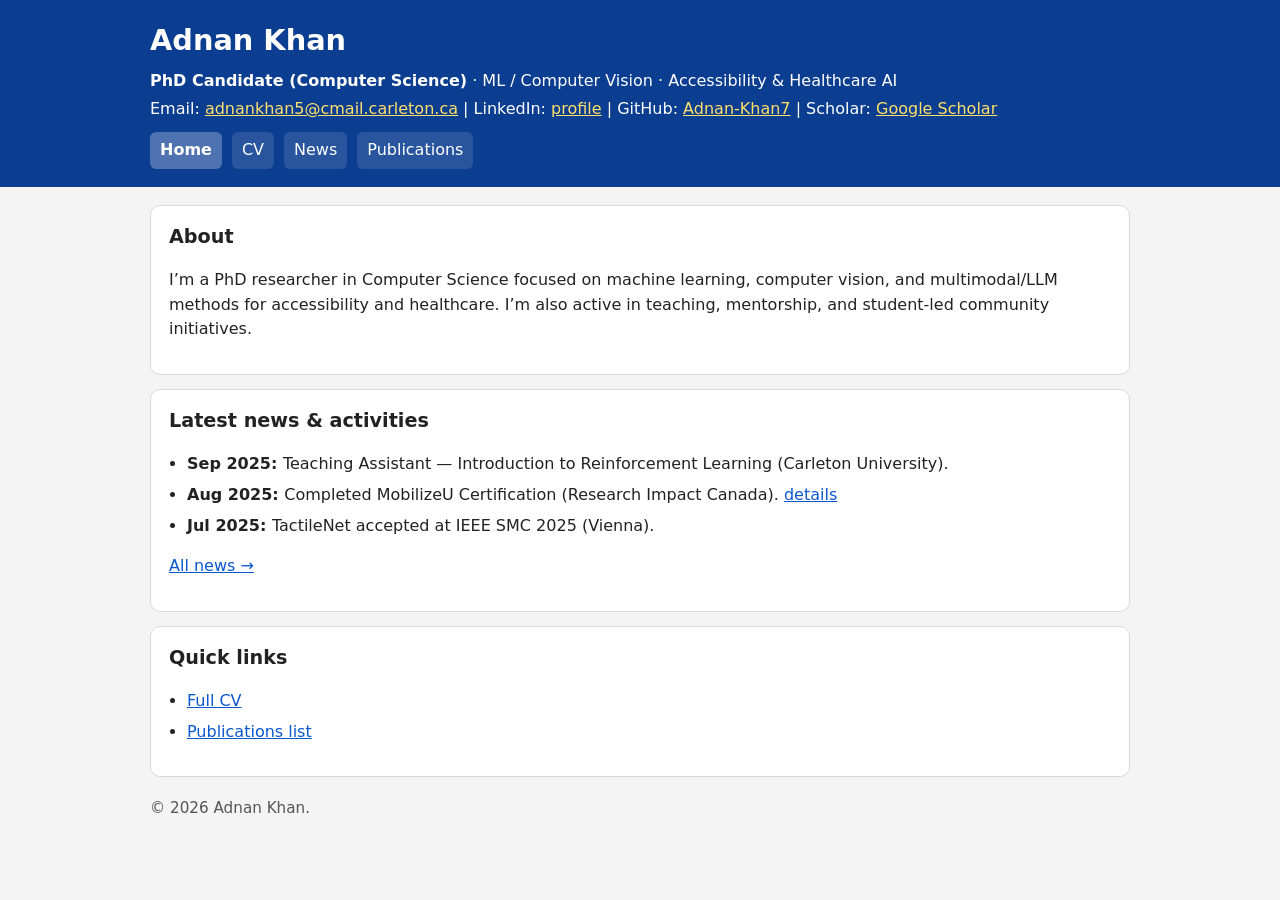
==== index.html @ 35d74190 "Refactor index.html for improved semantics and styling Updated HTML structure and content for clarit" ====
<!doctype html>
<html lang="en">
<head>
  <meta charset="utf-8" />
  <meta name="viewport" content="width=device-width, initial-scale=1" />
  <title>Adnan Khan</title>
  <link rel="stylesheet" href="assets/style.css" />
</head>
<body>
<a class="skip-link" href="#main">Skip to content</a>

<header class="site-header">
  <div class="wrap">
    <h1>Adnan Khan</h1>
    <p><strong>PhD Candidate (Computer Science)</strong> · ML / Computer Vision · Accessibility & Healthcare AI</p>
    <p>
      Email: <a href="mailto:adnankhan5@cmail.carleton.ca">adnankhan5@cmail.carleton.ca</a> |
      LinkedIn: <a href="https://www.linkedin.com/in/adnan-khan-aba952153/" target="_blank" rel="noopener">profile</a> |
      GitHub: <a href="https://github.com/Adnan-Khan7" target="_blank" rel="noopener">Adnan-Khan7</a> |
      Scholar: <a href="https://scholar.google.ca/citations?user=Ho7YNT4AAAAJ&hl=en" target="_blank" rel="noopener">Google Scholar</a>
    </p>

    <nav aria-label="Primary">
      <a href="index.html" aria-current="page">Home</a>
      <a href="cv.html">CV</a>
      <a href="news.html">News</a>
      <a href="publications.html">Publications</a>
    </nav>
  </div>
</header>

<main id="main">
  <section class="section">
    <h2>About</h2>
    <p>
      I’m a PhD researcher in Computer Science focused on machine learning, computer vision, and multimodal/LLM methods
      for accessibility and healthcare. I’m also active in teaching, mentorship, and student-led community initiatives.
    </p>
  </section>

  <section class="section" aria-labelledby="latest-news">
    <h2 id="latest-news">Latest news & activities</h2>
    <div id="news-list">
      <p class="muted">Loading…</p>
      <noscript>
        <p class="muted">News requires JavaScript. You can view updates on the <a href="news.html">News</a> page.</p>
      </noscript>
    </div>
    <p><a href="news.html">All news →</a></p>
  </section>

  <section class="section">
    <h2>Quick links</h2>
    <ul>
      <li><a href="cv.html">Full CV</a></li>
      <li><a href="publications.html">Publications list</a></li>
    </ul>
  </section>
</main>

<footer>
  <p>© <span id="year"></span> Adnan Khan.</p>
</footer>

<script src="assets/site.js"></script>
<script>
  document.getElementById("year").textContent = new Date().getFullYear();
  Site.loadJSON("data/news.json")
    .then(items => Site.renderNews(items, document.getElementById("news-list"), 5))
    .catch(() => { document.getElementById("news-list").innerHTML = "<p class='muted'>Unable to load news.</p>"; });
</script>
</body>
</html>
---- assets/style.css ----
/* Simple, accessible, “old HTML” feel but clean */
:root {
  --bg: #f4f4f4;
  --card: #ffffff;
  --text: #222;
  --muted: #555;
  --link: #0b57d0;
  --header: #0b3d91;
  --border: #d9d9d9;
}

* { box-sizing: border-box; }
html { scroll-behavior: smooth; }
body {
  margin: 0;
  font-family: system-ui, -apple-system, "Segoe UI", Arial, sans-serif;
  background: var(--bg);
  color: var(--text);
  line-height: 1.55;
}

a { color: var(--link); }
a:hover { text-decoration: underline; }

.skip-link {
  position: absolute; left: -999px; top: 0;
  background: #000; color: #fff; padding: 8px 10px;
}
.skip-link:focus { left: 10px; top: 10px; z-index: 9999; }

header.site-header {
  background: var(--header);
  color: #fff;
  padding: 18px 0;
}
header .wrap { width: min(980px, 92%); margin: 0 auto; }
header h1 { margin: 0 0 6px 0; font-size: 1.8rem; }
header p { margin: 4px 0; }
header a { color: #ffe16a; }

nav {
  margin-top: 10px;
  display: flex;
  flex-wrap: wrap;
  gap: 10px;
}
nav a {
  background: rgba(255,255,255,0.12);
  color: #fff;
  padding: 6px 10px;
  border-radius: 6px;
  text-decoration: none;
}
nav a[aria-current="page"] {
  background: rgba(255,255,255,0.28);
  font-weight: 600;
}

main { width: min(980px, 92%); margin: 18px auto; }

.section {
  background: var(--card);
  border: 1px solid var(--border);
  border-radius: 10px;
  padding: 16px 18px;
  margin-bottom: 14px;
}
.section h2 { margin: 0 0 10px 0; font-size: 1.2rem; }
.section h3 { margin: 12px 0 6px 0; font-size: 1.05rem; }
.muted { color: var(--muted); }

ul { padding-left: 18px; }
li { margin: 6px 0; }

.kv {
  display: grid;
  grid-template-columns: 140px 1fr;
  gap: 6px 14px;
}
.kv div { padding: 2px 0; }

.table {
  width: 100%;
  border-collapse: collapse;
  background: #fff;
}
.table th, .table td {
  border: 1px solid var(--border);
  padding: 8px;
  text-align: left;
  vertical-align: top;
}
.table th {
  background: #eef3ff;
}

footer {
  width: min(980px, 92%);
  margin: 20px auto 40px auto;
  color: var(--muted);
  font-size: 0.95rem;
}
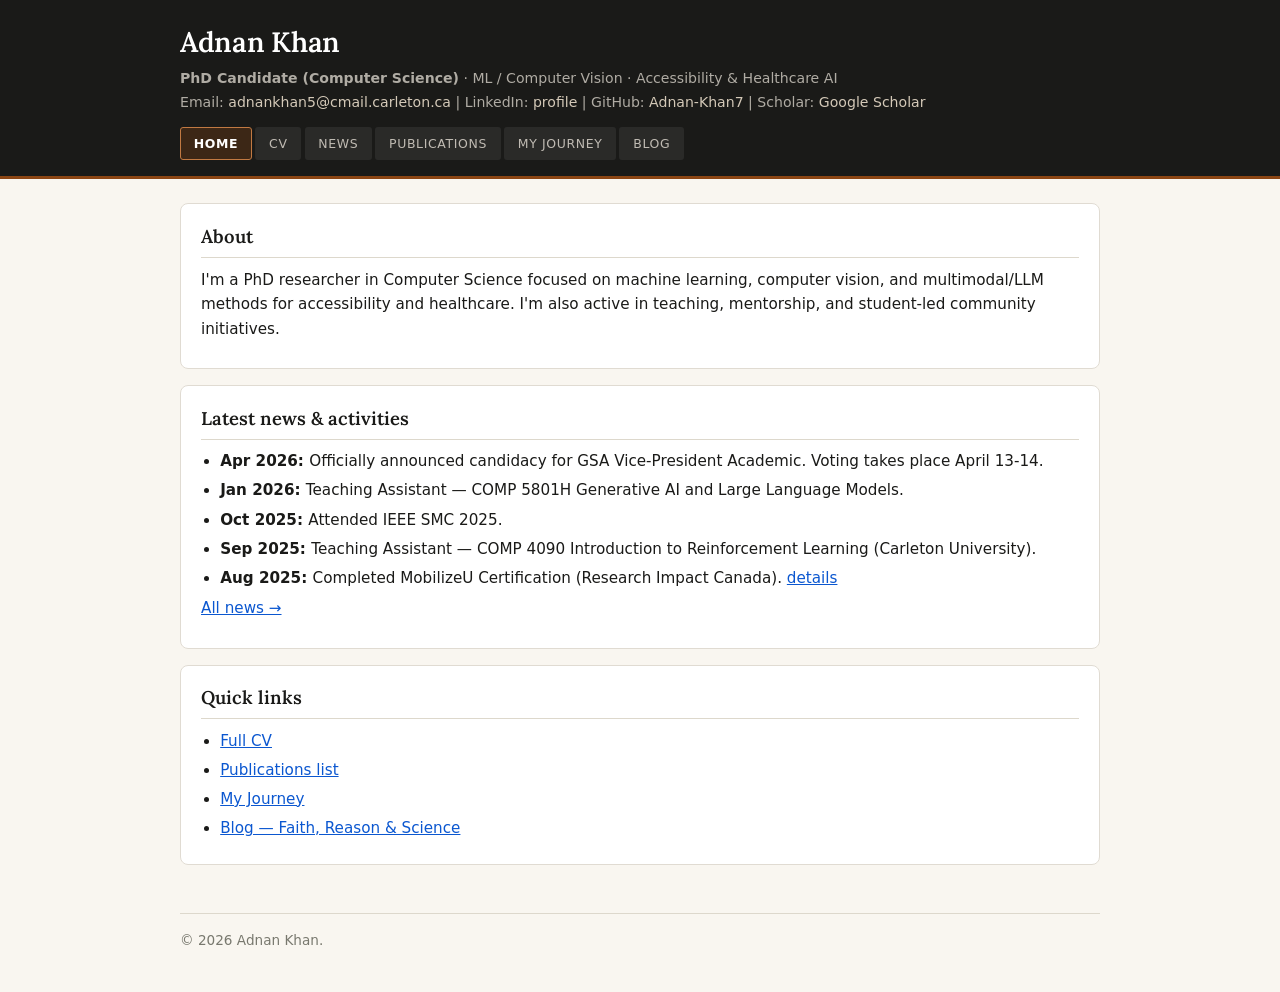
==== commit 1bdff07b: "happy learning" ====
--- a/index.html
+++ b/index.html
@@ -8,38 +8,36 @@
 </head>
 <body>
 <a class="skip-link" href="#main">Skip to content</a>
-
 <header class="site-header">
   <div class="wrap">
     <h1>Adnan Khan</h1>
-    <p><strong>PhD Candidate (Computer Science)</strong> · ML / Computer Vision · Accessibility & Healthcare AI</p>
+    <p><strong>PhD Candidate (Computer Science)</strong> · ML / Computer Vision · Accessibility &amp; Healthcare AI</p>
     <p>
       Email: <a href="mailto:adnankhan5@cmail.carleton.ca">adnankhan5@cmail.carleton.ca</a> |
       LinkedIn: <a href="https://www.linkedin.com/in/adnan-khan-aba952153/" target="_blank" rel="noopener">profile</a> |
       GitHub: <a href="https://github.com/Adnan-Khan7" target="_blank" rel="noopener">Adnan-Khan7</a> |
       Scholar: <a href="https://scholar.google.ca/citations?user=Ho7YNT4AAAAJ&hl=en" target="_blank" rel="noopener">Google Scholar</a>
     </p>
-
     <nav aria-label="Primary">
       <a href="index.html" aria-current="page">Home</a>
       <a href="cv.html">CV</a>
       <a href="news.html">News</a>
       <a href="publications.html">Publications</a>
+      <a href="journey.html">My Journey</a>
+      <a href="blog.html">Blog</a>
     </nav>
   </div>
 </header>
-
 <main id="main">
   <section class="section">
     <h2>About</h2>
     <p>
-      I’m a PhD researcher in Computer Science focused on machine learning, computer vision, and multimodal/LLM methods
-      for accessibility and healthcare. I’m also active in teaching, mentorship, and student-led community initiatives.
+      I'm a PhD researcher in Computer Science focused on machine learning, computer vision, and multimodal/LLM methods
+      for accessibility and healthcare. I'm also active in teaching, mentorship, and student-led community initiatives.
     </p>
   </section>
-
   <section class="section" aria-labelledby="latest-news">
-    <h2 id="latest-news">Latest news & activities</h2>
+    <h2 id="latest-news">Latest news &amp; activities</h2>
     <div id="news-list">
       <p class="muted">Loading…</p>
       <noscript>
@@ -48,20 +46,19 @@
     </div>
     <p><a href="news.html">All news →</a></p>
   </section>
-
   <section class="section">
     <h2>Quick links</h2>
     <ul>
       <li><a href="cv.html">Full CV</a></li>
       <li><a href="publications.html">Publications list</a></li>
+      <li><a href="journey.html">My Journey</a></li>
+      <li><a href="blog.html">Blog — Faith, Reason &amp; Science</a></li>
     </ul>
   </section>
 </main>
-
 <footer>
   <p>© <span id="year"></span> Adnan Khan.</p>
 </footer>
-
 <script src="assets/site.js"></script>
 <script>
   document.getElementById("year").textContent = new Date().getFullYear();
--- a/assets/style.css
+++ b/assets/style.css
@@ -1,102 +1,557 @@
-/* Simple, accessible, “old HTML” feel but clean */
+/* ============================================================
+   Adnan Khan — Unified Site CSS
+   @import MUST be first
+   ============================================================ */
+
+@import url('https://fonts.googleapis.com/css2?family=Lora:ital,wght@0,400;0,600;1,400&family=Source+Serif+4:ital,opsz,wght@0,8..60,300;0,8..60,400;1,8..60,300;1,8..60,400&display=swap');
+
+/* ── Design Tokens ─────────────────────────────────────────── */
 :root {
-  --bg: #f4f4f4;
-  --card: #ffffff;
-  --text: #222;
-  --muted: #555;
-  --link: #0b57d0;
-  --header: #0b3d91;
-  --border: #d9d9d9;
-}
-
-* { box-sizing: border-box; }
-html { scroll-behavior: smooth; }
+  --ink:          #1a1a18;
+  --ink-soft:     #3a3a35;
+  --ink-muted:    #78786e;
+  --paper:        #f9f6f0;
+  --paper-warm:   #f4f1eb;
+  --card:         #ffffff;
+  --accent:       #8b4513;
+  --accent-soft:  #c17942;
+  --accent-pale:  rgba(139, 69, 19, .06);
+  --border:       #ddd8cc;
+  --border-card:  #e0dbd2;
+  --link:         #0b57d0;
+  --link-hover:   #083a8c;
+  --header-bg:    #1a1a18;
+  --font-head:    'Lora', Georgia, serif;
+  --font-body:    'Source Serif 4', Georgia, serif;
+  --font-system:  system-ui, -apple-system, "Segoe UI", Arial, sans-serif;
+  --prose-width:  66ch;
+  --site-width:   min(920px, 92%);
+}
+
+/* ── Reset ─────────────────────────────────────────────────── */
+*, *::before, *::after { box-sizing: border-box; margin: 0; padding: 0; }
+html { scroll-behavior: smooth; font-size: 16px; }
+
 body {
-  margin: 0;
-  font-family: system-ui, -apple-system, "Segoe UI", Arial, sans-serif;
-  background: var(--bg);
-  color: var(--text);
-  line-height: 1.55;
-}
-
-a { color: var(--link); }
-a:hover { text-decoration: underline; }
-
+  font-family: var(--font-system);
+  background: var(--paper);
+  color: var(--ink);
+  line-height: 1.6;
+  -webkit-font-smoothing: antialiased;
+}
+
+/* ── Skip link ─────────────────────────────────────────────── */
 .skip-link {
   position: absolute; left: -999px; top: 0;
-  background: #000; color: #fff; padding: 8px 10px;
-}
-.skip-link:focus { left: 10px; top: 10px; z-index: 9999; }
-
+  background: var(--accent); color: #fff;
+  padding: 8px 12px; z-index: 9999;
+  font-family: var(--font-system);
+}
+.skip-link:focus { left: 10px; top: 10px; }
+
+/* ── Site Header — unified ─────────────────────────────────── */
 header.site-header {
-  background: var(--header);
+  background: var(--header-bg);
+  color: #e8e4dc;
+  padding: 1.25rem 0 1rem;
+  border-bottom: 3px solid var(--accent);
+}
+header.site-header .wrap {
+  width: var(--site-width);
+  margin: 0 auto;
+}
+header.site-header h1 {
+  font-family: var(--font-head);
+  font-size: 1.75rem;
+  font-weight: 600;
   color: #fff;
-  padding: 18px 0;
-}
-header .wrap { width: min(980px, 92%); margin: 0 auto; }
-header h1 { margin: 0 0 6px 0; font-size: 1.8rem; }
-header p { margin: 4px 0; }
-header a { color: #ffe16a; }
-
-nav {
-  margin-top: 10px;
+  margin-bottom: .2rem;
+  letter-spacing: -.01em;
+}
+header.site-header p {
+  font-size: .88rem;
+  color: #b0aca4;
+  margin: .2rem 0;
+  line-height: 1.5;
+}
+header.site-header p a,
+header.site-header a {
+  color: #d4c9b8;
+  text-decoration: none;
+}
+header.site-header a:hover { color: #fff; text-decoration: underline; }
+
+/* ── Navigation ────────────────────────────────────────────── */
+nav[aria-label="Primary"] {
+  margin-top: .85rem;
   display: flex;
   flex-wrap: wrap;
-  gap: 10px;
-}
-nav a {
-  background: rgba(255,255,255,0.12);
+  gap: .2rem;
+}
+nav[aria-label="Primary"] a {
+  font-family: var(--font-system);
+  font-size: .78rem;
+  font-weight: 500;
+  letter-spacing: .05em;
+  text-transform: uppercase;
+  color: #c0bbb3;
+  background: rgba(255,255,255,.07);
+  text-decoration: none;
+  padding: .35rem .8rem;
+  border-radius: 3px;
+  border: 1px solid transparent;
+  transition: background .15s, color .15s, border-color .15s;
+}
+nav[aria-label="Primary"] a:hover {
   color: #fff;
-  padding: 6px 10px;
-  border-radius: 6px;
-  text-decoration: none;
-}
-nav a[aria-current="page"] {
-  background: rgba(255,255,255,0.28);
-  font-weight: 600;
-}
-
-main { width: min(980px, 92%); margin: 18px auto; }
-
+  background: rgba(255,255,255,.14);
+  border-color: var(--accent-soft);
+}
+nav[aria-label="Primary"] a[aria-current="page"] {
+  color: #fff;
+  background: rgba(139,69,19,.3);
+  border-color: var(--accent-soft);
+  font-weight: 600;
+}
+
+/* ── Main wrapper ──────────────────────────────────────────── */
+main {
+  width: var(--site-width);
+  margin: 1.5rem auto 3rem;
+}
+
+/* ── Portfolio section cards ───────────────────────────────── */
 .section {
   background: var(--card);
-  border: 1px solid var(--border);
-  border-radius: 10px;
-  padding: 16px 18px;
-  margin-bottom: 14px;
-}
-.section h2 { margin: 0 0 10px 0; font-size: 1.2rem; }
-.section h3 { margin: 12px 0 6px 0; font-size: 1.05rem; }
-.muted { color: var(--muted); }
-
-ul { padding-left: 18px; }
-li { margin: 6px 0; }
-
+  border: 1px solid var(--border-card);
+  border-radius: 8px;
+  padding: 1.1rem 1.25rem;
+  margin-bottom: 1rem;
+}
+.section h2 {
+  font-family: var(--font-head);
+  font-size: 1.15rem;
+  font-weight: 600;
+  color: var(--ink);
+  margin-bottom: .65rem;
+  padding-bottom: .35rem;
+  border-bottom: 1px solid var(--border);
+}
+.section h3 {
+  font-family: var(--font-head);
+  font-size: 1rem;
+  font-weight: 600;
+  color: var(--ink-soft);
+  margin: 1rem 0 .35rem;
+}
+.section p { margin-bottom: .6rem; font-size: .95rem; line-height: 1.6; }
+
+/* ── Shared typography ─────────────────────────────────────── */
+a { color: var(--link); }
+a:hover { color: var(--link-hover); text-decoration: underline; }
+.muted { color: var(--ink-muted); font-style: italic; font-size: .9rem; }
+ul { padding-left: 1.2rem; }
+li { margin: .35rem 0; font-size: .95rem; line-height: 1.55; }
+strong { font-weight: 600; }
+
+/* ── Table (publications) ──────────────────────────────────── */
+.table {
+  width: 100%;
+  border-collapse: collapse;
+  background: var(--card);
+  font-size: .92rem;
+}
+.table th, .table td {
+  border: 1px solid var(--border-card);
+  padding: .65rem .75rem;
+  text-align: left;
+  vertical-align: top;
+}
+.table th {
+  background: var(--accent-pale);
+  font-family: var(--font-head);
+  font-weight: 600;
+  font-size: .88rem;
+  color: var(--ink);
+}
+
+/* ── KV grid ───────────────────────────────────────────────── */
 .kv {
   display: grid;
   grid-template-columns: 140px 1fr;
-  gap: 6px 14px;
-}
-.kv div { padding: 2px 0; }
-
-.table {
-  width: 100%;
-  border-collapse: collapse;
-  background: #fff;
-}
-.table th, .table td {
-  border: 1px solid var(--border);
-  padding: 8px;
-  text-align: left;
-  vertical-align: top;
-}
-.table th {
-  background: #eef3ff;
-}
-
+  gap: 4px 12px;
+}
+.kv div { padding: 2px 0; font-size: .93rem; }
+
+/* ── Footer ────────────────────────────────────────────────── */
 footer {
-  width: min(980px, 92%);
-  margin: 20px auto 40px auto;
-  color: var(--muted);
-  font-size: 0.95rem;
-}
+  width: var(--site-width);
+  margin: 1rem auto 2.5rem;
+  padding-top: 1rem;
+  border-top: 1px solid var(--border);
+  font-size: .85rem;
+  color: var(--ink-muted);
+}
+footer a { color: var(--ink-muted); }
+footer a:hover { color: var(--accent); }
+
+/* ============================================================
+   JOURNEY PAGE
+   ============================================================ */
+
+.journey-body { background: var(--paper-warm); }
+
+.journey-wrap {
+  max-width: 700px;
+  margin: 0 auto;
+  padding: 2.75rem 1.25rem 5rem;
+  font-family: var(--font-body);
+  font-weight: 300;
+  color: var(--ink-soft);
+  line-height: 1.85;
+}
+
+.journey-intro {
+  font-style: italic;
+  color: var(--ink-muted);
+  font-size: .94rem;
+  border-left: 3px solid var(--accent-soft);
+  padding-left: 1rem;
+  margin-bottom: 2.5rem;
+  line-height: 1.65;
+}
+
+.journey-wrap h2 {
+  font-family: var(--font-head);
+  font-size: 1.3rem;
+  font-weight: 600;
+  color: var(--accent);
+  margin-top: 2.75rem;
+  margin-bottom: .85rem;
+  padding-bottom: .3rem;
+  border-bottom: 1px solid var(--border);
+}
+
+.journey-wrap p {
+  font-size: 1rem;
+  line-height: 1.85;
+  margin-bottom: 1.2rem;
+  max-width: var(--prose-width);
+  color: var(--ink-soft);
+}
+
+.journey-wrap em { font-style: italic; color: var(--ink); }
+
+.journey-blockquote {
+  border-left: 3px solid var(--accent);
+  margin: 1.5rem 0;
+  padding: .75rem 1.25rem;
+  background: var(--accent-pale);
+  border-radius: 0 4px 4px 0;
+}
+.journey-blockquote p {
+  font-style: italic;
+  color: var(--ink);
+  margin-bottom: 0;
+  max-width: none;
+}
+
+.journey-image {
+  margin: 2rem 0;
+  text-align: center;
+}
+.journey-image img {
+  max-width: 100%;
+  max-height: 400px;
+  border-radius: 4px;
+  box-shadow: 0 4px 20px rgba(0,0,0,.13);
+  object-fit: cover;
+}
+.journey-image figcaption {
+  font-size: .82rem;
+  color: var(--ink-muted);
+  margin-top: .55rem;
+  font-style: italic;
+}
+
+.journey-dateline {
+  margin-top: 2.5rem;
+  font-size: .9rem;
+  color: var(--ink-muted);
+}
+.journey-dedication {
+  margin-top: .75rem;
+  font-style: italic;
+  color: var(--ink-muted);
+  font-size: .93rem;
+}
+
+/* ============================================================
+   BLOG INDEX PAGE
+   ============================================================ */
+
+.blog-body { background: var(--paper-warm); }
+
+.blog-wrap {
+  max-width: 700px;
+  margin: 0 auto;
+  padding: 2.75rem 1.25rem 5rem;
+  font-family: var(--font-body);
+}
+
+.blog-wrap h1 {
+  font-family: var(--font-head);
+  font-size: 1.85rem;
+  font-weight: 600;
+  color: var(--ink);
+  margin-bottom: .35rem;
+}
+
+.blog-tagline {
+  color: var(--ink-muted);
+  font-style: italic;
+  font-size: .93rem;
+  margin-bottom: 1.75rem;
+  padding-bottom: 1.25rem;
+  border-bottom: 1px solid var(--border);
+  line-height: 1.6;
+}
+
+.blog-disclaimer {
+  margin: 0 0 2rem;
+  padding: .8rem 1rem;
+  background: var(--accent-pale);
+  border-left: 3px solid var(--accent-soft);
+  border-radius: 0 4px 4px 0;
+  font-size: .87rem;
+  color: var(--ink-soft);
+  font-style: italic;
+}
+
+.blog-list { list-style: none; padding: 0; }
+
+.blog-list-item {
+  padding: 1.4rem 0;
+  border-bottom: 1px solid var(--border);
+}
+.blog-list-item:last-child { border-bottom: none; }
+
+.blog-list-item h2 {
+  font-family: var(--font-head);
+  font-size: 1.12rem;
+  font-weight: 600;
+  margin-bottom: .25rem;
+}
+.blog-list-item h2 a { color: var(--ink); text-decoration: none; }
+.blog-list-item h2 a:hover { color: var(--accent); }
+
+.blog-meta { font-size: .8rem; color: var(--ink-muted); margin-bottom: .4rem; }
+.blog-meta span { margin-right: .8rem; }
+
+.blog-excerpt {
+  font-size: .94rem;
+  color: var(--ink-soft);
+  line-height: 1.65;
+  margin-bottom: .5rem;
+}
+
+.blog-read-more {
+  font-size: .84rem;
+  color: var(--accent);
+  text-decoration: none;
+  font-weight: 500;
+}
+.blog-read-more:hover { text-decoration: underline; }
+
+/* ============================================================
+   BLOG POST PAGES
+   ============================================================ */
+
+.post-body { background: var(--paper-warm); }
+
+.post-wrap {
+  max-width: 700px;
+  margin: 0 auto;
+  padding: 2.75rem 1.25rem 5rem;
+  font-family: var(--font-body);
+  font-weight: 300;
+  color: var(--ink-soft);
+}
+
+.post-header {
+  margin-bottom: 2rem;
+  padding-bottom: 1.25rem;
+  border-bottom: 1px solid var(--border);
+}
+
+.post-header h1 {
+  font-family: var(--font-head);
+  font-size: 1.7rem;
+  font-weight: 600;
+  color: var(--ink);
+  line-height: 1.25;
+  margin-bottom: .65rem;
+}
+
+.post-meta { font-size: .8rem; color: var(--ink-muted); margin-bottom: .65rem; }
+.post-meta span { margin-right: .85rem; }
+
+.post-disclaimer {
+  font-size: .84rem;
+  color: var(--ink-muted);
+  font-style: italic;
+  padding: .55rem .9rem;
+  background: var(--accent-pale);
+  border-left: 3px solid var(--accent-soft);
+  border-radius: 0 3px 3px 0;
+}
+
+.post-body-content h2 {
+  font-family: var(--font-head);
+  font-size: 1.18rem;
+  font-weight: 600;
+  color: var(--ink);
+  margin-top: 2.25rem;
+  margin-bottom: .75rem;
+  padding-bottom: .25rem;
+  border-bottom: 1px solid var(--border);
+}
+
+.post-body-content p {
+  font-size: 1rem;
+  line-height: 1.85;
+  color: var(--ink-soft);
+  margin-bottom: 1.1rem;
+  max-width: var(--prose-width);
+}
+
+.post-body-content em { font-style: italic; color: var(--ink); }
+.post-body-content strong { font-weight: 600; color: var(--ink); }
+
+.post-body-content blockquote {
+  border-left: 3px solid var(--accent);
+  margin: 1.5rem 0;
+  padding: .75rem 1.25rem;
+  background: var(--accent-pale);
+  border-radius: 0 4px 4px 0;
+}
+.post-body-content blockquote p {
+  font-style: italic;
+  color: var(--ink);
+  margin-bottom: 0;
+}
+
+.post-body-content ul,
+.post-body-content ol {
+  padding-left: 1.35rem;
+  margin-bottom: 1.1rem;
+}
+.post-body-content li {
+  font-size: 1rem;
+  line-height: 1.75;
+  color: var(--ink-soft);
+  margin-bottom: .35rem;
+}
+
+.post-body-content a { color: var(--link); }
+.post-body-content a:hover { color: var(--link-hover); }
+
+/* Quran verses */
+.quran-verse {
+  background: rgba(139,69,19,.07);
+  border-left: 4px solid var(--accent);
+  padding: .85rem 1.15rem;
+  margin: 1.5rem 0;
+  border-radius: 0 4px 4px 0;
+}
+.quran-verse p {
+  font-style: italic;
+  color: var(--ink);
+  margin-bottom: .2rem !important;
+}
+.quran-verse .quran-ref {
+  font-size: .8rem;
+  color: var(--accent);
+  font-style: normal;
+}
+
+/* Post navigation */
+.post-nav {
+  margin-top: 2.5rem;
+  padding-top: 1.25rem;
+  border-top: 1px solid var(--border);
+  display: flex;
+  justify-content: space-between;
+  flex-wrap: wrap;
+  gap: .5rem;
+  font-size: .87rem;
+}
+.post-nav a { color: var(--accent); text-decoration: none; }
+.post-nav a:hover { text-decoration: underline; }
+
+.post-footer-disclaimer {
+  margin-top: 2rem;
+  padding: .7rem .95rem;
+  background: var(--accent-pale);
+  border-left: 3px solid var(--accent-soft);
+  border-radius: 0 4px 4px 0;
+  font-size: .84rem;
+  color: var(--ink-muted);
+  font-style: italic;
+}
+
+/* Giscus / comments */
+.comments-section {
+  margin-top: 3rem;
+  padding-top: 1.75rem;
+  border-top: 1px solid var(--border);
+}
+.comments-section h3 {
+  font-family: var(--font-head);
+  font-size: 1.05rem;
+  font-weight: 600;
+  color: var(--ink);
+  margin-bottom: .85rem;
+}
+
+/* ============================================================
+   RESPONSIVE
+   ============================================================ */
+
+@media (max-width: 620px) {
+  header.site-header h1 { font-size: 1.4rem; }
+  nav[aria-label="Primary"] a { font-size: .72rem; padding: .3rem .55rem; }
+
+  .journey-wrap,
+  .blog-wrap,
+  .post-wrap { padding: 1.5rem 1rem 3rem; }
+
+  .journey-wrap h2 { font-size: 1.12rem; }
+  .post-header h1 { font-size: 1.35rem; }
+  .post-body-content h2 { font-size: 1.05rem; }
+
+  .journey-image img {
+    max-height: 250px;
+    width: 100%;
+    object-fit: cover;
+  }
+
+  .journey-wrap p,
+  .post-body-content p { font-size: .96rem; }
+
+  .post-nav { flex-direction: column; gap: .35rem; }
+
+  .section { padding: .9rem 1rem; }
+}
+
+/* ── Page load fade ─────────────────────────────────────── */
+@keyframes fadeUp {
+  from { opacity: 0; transform: translateY(10px); }
+  to   { opacity: 1; transform: translateY(0); }
+}
+main,
+.journey-wrap,
+.blog-wrap,
+.post-wrap {
+  animation: fadeUp .4s ease both;
+}
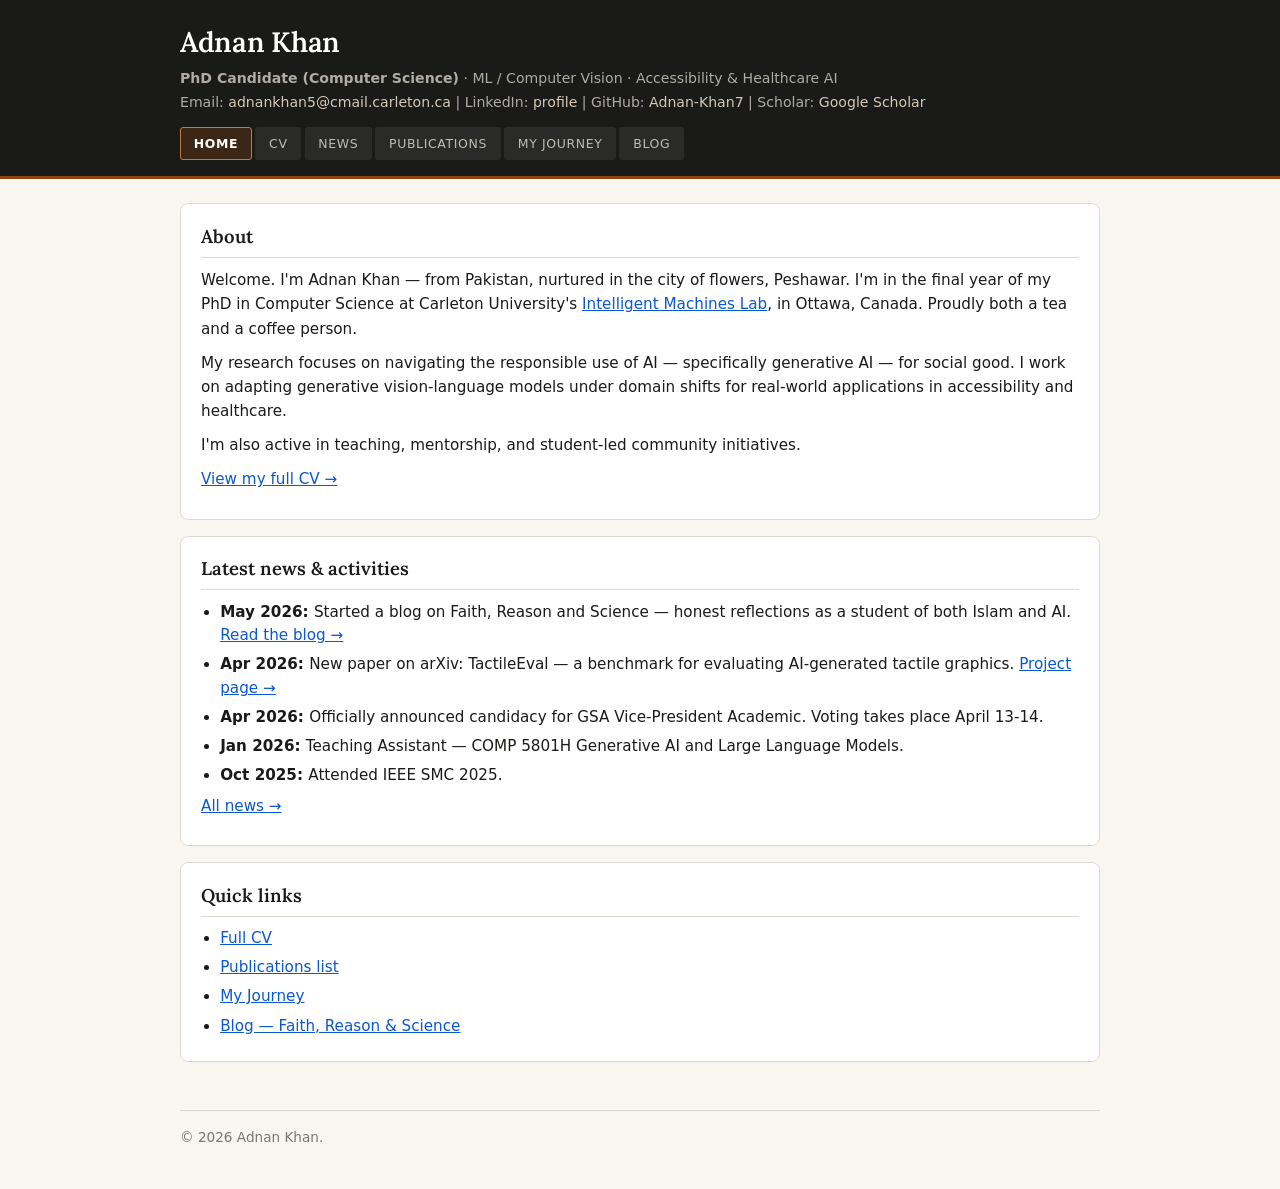
==== commit f2627ea7: "minor edits" ====
--- a/index.html
+++ b/index.html
@@ -31,10 +31,10 @@
 <main id="main">
   <section class="section">
     <h2>About</h2>
-    <p>
-      I'm a PhD researcher in Computer Science focused on machine learning, computer vision, and multimodal/LLM methods
-      for accessibility and healthcare. I'm also active in teaching, mentorship, and student-led community initiatives.
-    </p>
+    <p>Welcome. I'm Adnan Khan — from Pakistan, nurtured in the city of flowers, Peshawar. I'm in the final year of my PhD in Computer Science at Carleton University's <a href="https://iml.carleton.ca/" target="_blank" rel="noopener">Intelligent Machines Lab</a>, in Ottawa, Canada. Proudly both a tea and a coffee person.</p>
+    <p>My research focuses on navigating the responsible use of AI — specifically generative AI — for social good. I work on adapting generative vision-language models under domain shifts for real-world applications in accessibility and healthcare.</p>
+    <p>I'm also active in teaching, mentorship, and student-led community initiatives.</p>
+    <p><a href="cv.html">View my full CV →</a></p>
   </section>
   <section class="section" aria-labelledby="latest-news">
     <h2 id="latest-news">Latest news &amp; activities</h2>
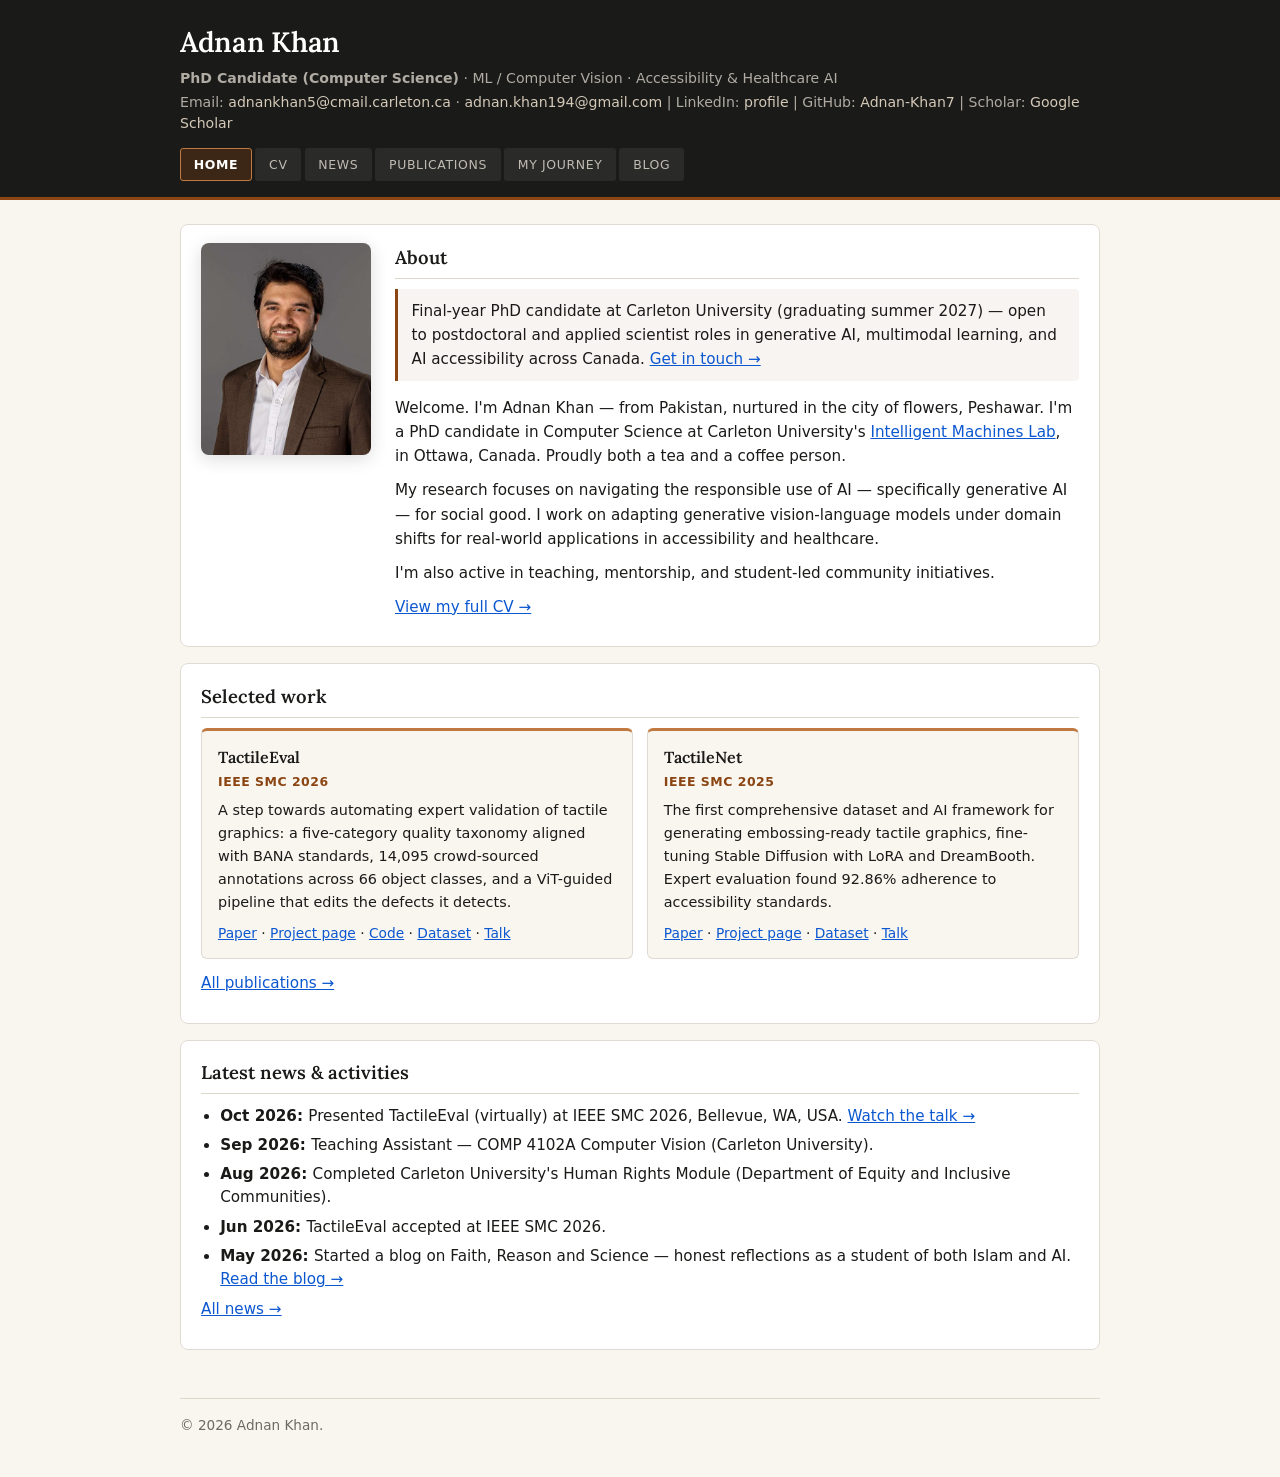
==== commit 25d844d1: "site review pass: home page, CV, SEO, accessibility - Home: headshot, open-to-roles status, selected" ====
--- a/index.html
+++ b/index.html
@@ -3,8 +3,44 @@
 <head>
   <meta charset="utf-8" />
   <meta name="viewport" content="width=device-width, initial-scale=1" />
-  <title>Adnan Khan</title>
+  <title>Adnan Khan — PhD Candidate, Carleton University</title>
   <link rel="stylesheet" href="assets/style.css" />
+  <!-- meta:start -->
+  <meta name="description" content="Adnan Khan — final-year PhD candidate in Computer Science at Carleton University, working on generative and multimodal AI for accessibility and healthcare." />
+  <link rel="canonical" href="https://adnan-khan7.github.io/" />
+  <link rel="icon" href="assets/favicon.svg" type="image/svg+xml" />
+  <link rel="apple-touch-icon" href="assets/img/apple-touch-icon.png" />
+  <meta property="og:type" content="website" />
+  <meta property="og:site_name" content="Adnan Khan" />
+  <meta property="og:title" content="Adnan Khan — PhD Candidate, Carleton University" />
+  <meta property="og:description" content="Adnan Khan — final-year PhD candidate in Computer Science at Carleton University, working on generative and multimodal AI for accessibility and healthcare." />
+  <meta property="og:url" content="https://adnan-khan7.github.io/" />
+  <meta property="og:image" content="https://adnan-khan7.github.io/assets/img/og-image.jpg" />
+  <meta property="og:image:width" content="1200" />
+  <meta property="og:image:height" content="630" />
+  <meta name="twitter:card" content="summary_large_image" />
+  <!-- meta:end -->
+  <script type="application/ld+json">
+  {
+    "@context": "https://schema.org",
+    "@type": "Person",
+    "name": "Adnan Khan",
+    "url": "https://adnan-khan7.github.io/",
+    "image": "https://adnan-khan7.github.io/assets/img/headshot.jpg",
+    "jobTitle": "PhD Candidate in Computer Science",
+    "affiliation": { "@type": "CollegeOrUniversity", "name": "Carleton University" },
+    "alumniOf": [
+      { "@type": "CollegeOrUniversity", "name": "Mohamed bin Zayed University of Artificial Intelligence" },
+      { "@type": "CollegeOrUniversity", "name": "COMSATS University Islamabad" }
+    ],
+    "knowsAbout": ["Generative AI", "Multimodal learning", "Computer vision", "AI for accessibility", "Tactile graphics", "Medical AI"],
+    "sameAs": [
+      "https://www.linkedin.com/in/adnan-khan-aba952153/",
+      "https://github.com/Adnan-Khan7",
+      "https://scholar.google.ca/citations?user=Ho7YNT4AAAAJ"
+    ]
+  }
+  </script>
 </head>
 <body>
 <a class="skip-link" href="#main">Skip to content</a>
@@ -13,10 +49,10 @@
     <h1>Adnan Khan</h1>
     <p><strong>PhD Candidate (Computer Science)</strong> · ML / Computer Vision · Accessibility &amp; Healthcare AI</p>
     <p>
-      Email: <a href="mailto:adnankhan5@cmail.carleton.ca">adnankhan5@cmail.carleton.ca</a> |
+      Email: <a href="mailto:adnankhan5@cmail.carleton.ca">adnankhan5@cmail.carleton.ca</a> · <a href="mailto:adnan.khan194@gmail.com">adnan.khan194@gmail.com</a> |
       LinkedIn: <a href="https://www.linkedin.com/in/adnan-khan-aba952153/" target="_blank" rel="noopener">profile</a> |
       GitHub: <a href="https://github.com/Adnan-Khan7" target="_blank" rel="noopener">Adnan-Khan7</a> |
-      Scholar: <a href="https://scholar.google.ca/citations?user=Ho7YNT4AAAAJ&hl=en" target="_blank" rel="noopener">Google Scholar</a>
+      Scholar: <a href="https://scholar.google.ca/citations?user=Ho7YNT4AAAAJ&amp;hl=en" target="_blank" rel="noopener">Google Scholar</a>
     </p>
     <nav aria-label="Primary">
       <a href="index.html" aria-current="page">Home</a>
@@ -29,13 +65,48 @@
   </div>
 </header>
 <main id="main">
-  <section class="section">
-    <h2>About</h2>
-    <p>Welcome. I'm Adnan Khan — from Pakistan, nurtured in the city of flowers, Peshawar. I'm in the final year of my PhD in Computer Science at Carleton University's <a href="https://iml.carleton.ca/" target="_blank" rel="noopener">Intelligent Machines Lab</a>, in Ottawa, Canada. Proudly both a tea and a coffee person.</p>
-    <p>My research focuses on navigating the responsible use of AI — specifically generative AI — for social good. I work on adapting generative vision-language models under domain shifts for real-world applications in accessibility and healthcare.</p>
-    <p>I'm also active in teaching, mentorship, and student-led community initiatives.</p>
-    <p><a href="cv.html">View my full CV →</a></p>
+  <section class="section intro" aria-labelledby="about">
+    <img class="headshot" src="assets/img/headshot.jpg" width="480" height="600" alt="Portrait of Adnan Khan" />
+    <div class="intro-text">
+      <h2 id="about">About</h2>
+      <p class="status">Final-year PhD candidate at Carleton University (graduating summer 2027) — open to postdoctoral and applied scientist roles in generative AI, multimodal learning, and AI accessibility across Canada. <a href="mailto:adnan.khan194@gmail.com">Get in touch →</a></p>
+      <p>Welcome. I'm Adnan Khan — from Pakistan, nurtured in the city of flowers, Peshawar. I'm a PhD candidate in Computer Science at Carleton University's <a href="https://iml.carleton.ca/" target="_blank" rel="noopener">Intelligent Machines Lab</a>, in Ottawa, Canada. Proudly both a tea and a coffee person.</p>
+      <p>My research focuses on navigating the responsible use of AI — specifically generative AI — for social good. I work on adapting generative vision-language models under domain shifts for real-world applications in accessibility and healthcare.</p>
+      <p>I'm also active in teaching, mentorship, and student-led community initiatives.</p>
+      <p><a href="cv.html">View my full CV →</a></p>
+    </div>
   </section>
+
+  <section class="section" aria-labelledby="selected-work">
+    <h2 id="selected-work">Selected work</h2>
+    <div class="work-grid">
+      <article class="work-card">
+        <h3>TactileEval</h3>
+        <p class="work-venue">IEEE SMC 2026</p>
+        <p>A step towards automating expert validation of tactile graphics: a five-category quality taxonomy aligned with BANA standards, 14,095 crowd-sourced annotations across 66 object classes, and a ViT-guided pipeline that edits the defects it detects.</p>
+        <p class="work-links">
+          <a href="https://arxiv.org/abs/2604.19829" target="_blank" rel="noopener">Paper</a> ·
+          <a href="https://tactileeval.github.io/" target="_blank" rel="noopener">Project page</a> ·
+          <a href="https://github.com/Adnan-Khan7/TactileEval" target="_blank" rel="noopener">Code</a> ·
+          <a href="https://huggingface.co/datasets/Adnank1998/TactileEval" target="_blank" rel="noopener">Dataset</a> ·
+          <a href="https://youtu.be/M9miFPg5xoc" target="_blank" rel="noopener">Talk</a>
+        </p>
+      </article>
+      <article class="work-card">
+        <h3>TactileNet</h3>
+        <p class="work-venue">IEEE SMC 2025</p>
+        <p>The first comprehensive dataset and AI framework for generating embossing-ready tactile graphics, fine-tuning Stable Diffusion with LoRA and DreamBooth. Expert evaluation found 92.86% adherence to accessibility standards.</p>
+        <p class="work-links">
+          <a href="https://ieeexplore.ieee.org/document/11342771" target="_blank" rel="noopener">Paper</a> ·
+          <a href="https://tactilenet.github.io/" target="_blank" rel="noopener">Project page</a> ·
+          <a href="https://huggingface.co/datasets/MaiAShaaban/TactileNet" target="_blank" rel="noopener">Dataset</a> ·
+          <a href="https://youtu.be/IfawKYjBezQ" target="_blank" rel="noopener">Talk</a>
+        </p>
+      </article>
+    </div>
+    <p><a href="publications.html">All publications →</a></p>
+  </section>
+
   <section class="section" aria-labelledby="latest-news">
     <h2 id="latest-news">Latest news &amp; activities</h2>
     <div id="news-list">
@@ -45,15 +116,6 @@
       </noscript>
     </div>
     <p><a href="news.html">All news →</a></p>
-  </section>
-  <section class="section">
-    <h2>Quick links</h2>
-    <ul>
-      <li><a href="cv.html">Full CV</a></li>
-      <li><a href="publications.html">Publications list</a></li>
-      <li><a href="journey.html">My Journey</a></li>
-      <li><a href="blog.html">Blog — Faith, Reason &amp; Science</a></li>
-    </ul>
   </section>
 </main>
 <footer>
--- a/assets/style.css
+++ b/assets/style.css
@@ -9,7 +9,7 @@
 :root {
   --ink:          #1a1a18;
   --ink-soft:     #3a3a35;
-  --ink-muted:    #78786e;
+  --ink-muted:    #6b6b62;
   --paper:        #f9f6f0;
   --paper-warm:   #f4f1eb;
   --card:         #ffffff;
@@ -68,6 +68,15 @@
   margin-bottom: .2rem;
   letter-spacing: -.01em;
 }
+header.site-header .site-title {
+  font-family: var(--font-head);
+  font-size: 1.75rem;
+  font-weight: 600;
+  color: #fff;
+  margin: 0 0 .2rem;
+  letter-spacing: -.01em;
+  line-height: 1.6;
+}
 header.site-header p {
   font-size: .88rem;
   color: #b0aca4;
@@ -261,6 +270,8 @@
   text-align: center;
 }
 .journey-image img {
+  width: auto;
+  height: auto;
   max-width: 100%;
   max-height: 400px;
   border-radius: 4px;
@@ -515,11 +526,70 @@
 }
 
 /* ============================================================
+   HOME PAGE
+   ============================================================ */
+
+.intro {
+  display: grid;
+  grid-template-columns: 170px 1fr;
+  gap: 1.5rem;
+  align-items: start;
+}
+.headshot {
+  display: block;
+  width: 170px;
+  height: auto;
+  border-radius: 8px;
+  box-shadow: 0 4px 18px rgba(0,0,0,.14);
+}
+.intro-text h2 { margin-top: 0; }
+
+.status {
+  background: var(--accent-pale);
+  border-left: 3px solid var(--accent);
+  border-radius: 0 4px 4px 0;
+  padding: .6rem .85rem;
+  color: var(--ink);
+}
+.section p.status { margin-bottom: .9rem; }
+
+.work-grid {
+  display: grid;
+  grid-template-columns: repeat(auto-fit, minmax(260px, 1fr));
+  gap: .85rem;
+  margin-bottom: .75rem;
+}
+.work-card {
+  border: 1px solid var(--border-card);
+  border-top: 3px solid var(--accent-soft);
+  border-radius: 6px;
+  padding: .85rem 1rem;
+  background: var(--paper);
+}
+.section .work-card h3 { margin: 0 0 .1rem; color: var(--ink); }
+.section .work-card p { font-size: .9rem; margin-bottom: .5rem; }
+.section .work-card p.work-venue {
+  font-size: .78rem;
+  font-weight: 600;
+  letter-spacing: .04em;
+  text-transform: uppercase;
+  color: var(--accent);
+  margin-bottom: .45rem;
+}
+.section .work-card p.work-links { margin-bottom: 0; font-size: .86rem; }
+
+/* CV publication list */
+.pub-list { padding-left: 1.4rem; }
+.pub-list li { margin: .5rem 0; }
+.pub-links { display: block; font-size: .85rem; }
+
+/* ============================================================
    RESPONSIVE
    ============================================================ */
 
 @media (max-width: 620px) {
-  header.site-header h1 { font-size: 1.4rem; }
+  header.site-header h1,
+  header.site-header .site-title { font-size: 1.4rem; }
   nav[aria-label="Primary"] a { font-size: .72rem; padding: .3rem .55rem; }
 
   .journey-wrap,
@@ -542,6 +612,21 @@
   .post-nav { flex-direction: column; gap: .35rem; }
 
   .section { padding: .9rem 1rem; }
+
+  /* home: stack portrait above the intro */
+  .intro { grid-template-columns: 1fr; gap: 1rem; }
+  .headshot { width: 150px; margin: 0 auto; }
+
+  /* publications table → stacked cards */
+  .table thead { display: none; }
+  .table, .table tbody, .table tr, .table td { display: block; width: 100%; }
+  .table tr { border: 1px solid var(--border-card); border-radius: 6px; margin-bottom: .75rem; padding: .35rem 0; }
+  .table td { border: none; padding: .3rem .75rem; }
+  .table td:nth-child(2),
+  .table td:nth-child(3) { display: inline; padding-top: 0; font-size: .85rem; color: var(--ink-muted); }
+  .table td:nth-child(2) { padding-right: .25rem; }
+  .table td:nth-child(3) { padding-left: 0; }
+  .table td:nth-child(3)::before { content: "· "; }
 }
 
 /* ── Page load fade ─────────────────────────────────────── */
@@ -555,3 +640,52 @@
 .post-wrap {
   animation: fadeUp .4s ease both;
 }
+
+@media (prefers-reduced-motion: reduce) {
+  html { scroll-behavior: auto; }
+  main,
+  .journey-wrap,
+  .blog-wrap,
+  .post-wrap { animation: none; }
+}
+
+/* ============================================================
+   PRINT (CV → "Save as PDF")
+   ============================================================ */
+
+@media print {
+  @page { margin: 1.4cm 1.6cm; }
+
+  body { background: #fff; color: #000; font-size: 10pt; }
+  .skip-link,
+  nav[aria-label="Primary"],
+  footer { display: none !important; }
+
+  header.site-header {
+    background: none;
+    border-bottom: 1.5px solid #000;
+    padding: 0 0 .4rem;
+  }
+  header.site-header .wrap,
+  main { width: auto; margin: 0; }
+  header.site-header h1,
+  header.site-header p,
+  header.site-header a { color: #000 !important; }
+  header.site-header h1 { font-size: 20pt; }
+
+  main { animation: none; }
+  .section {
+    border: none;
+    border-radius: 0;
+    padding: 0;
+    margin: .7rem 0 0;
+  }
+  .section h2 { font-size: 12pt; border-bottom: 1px solid #888; margin-bottom: .35rem; }
+  .section h3 { font-size: 10.5pt; margin-top: .55rem; }
+  h2, h3 { break-after: avoid; }
+  li, .section p { font-size: 9.5pt; line-height: 1.4; }
+  li { break-inside: avoid; }
+  a { color: #000; text-decoration: none; }
+  .muted { color: #333; }
+  .pub-links { display: none; }
+}
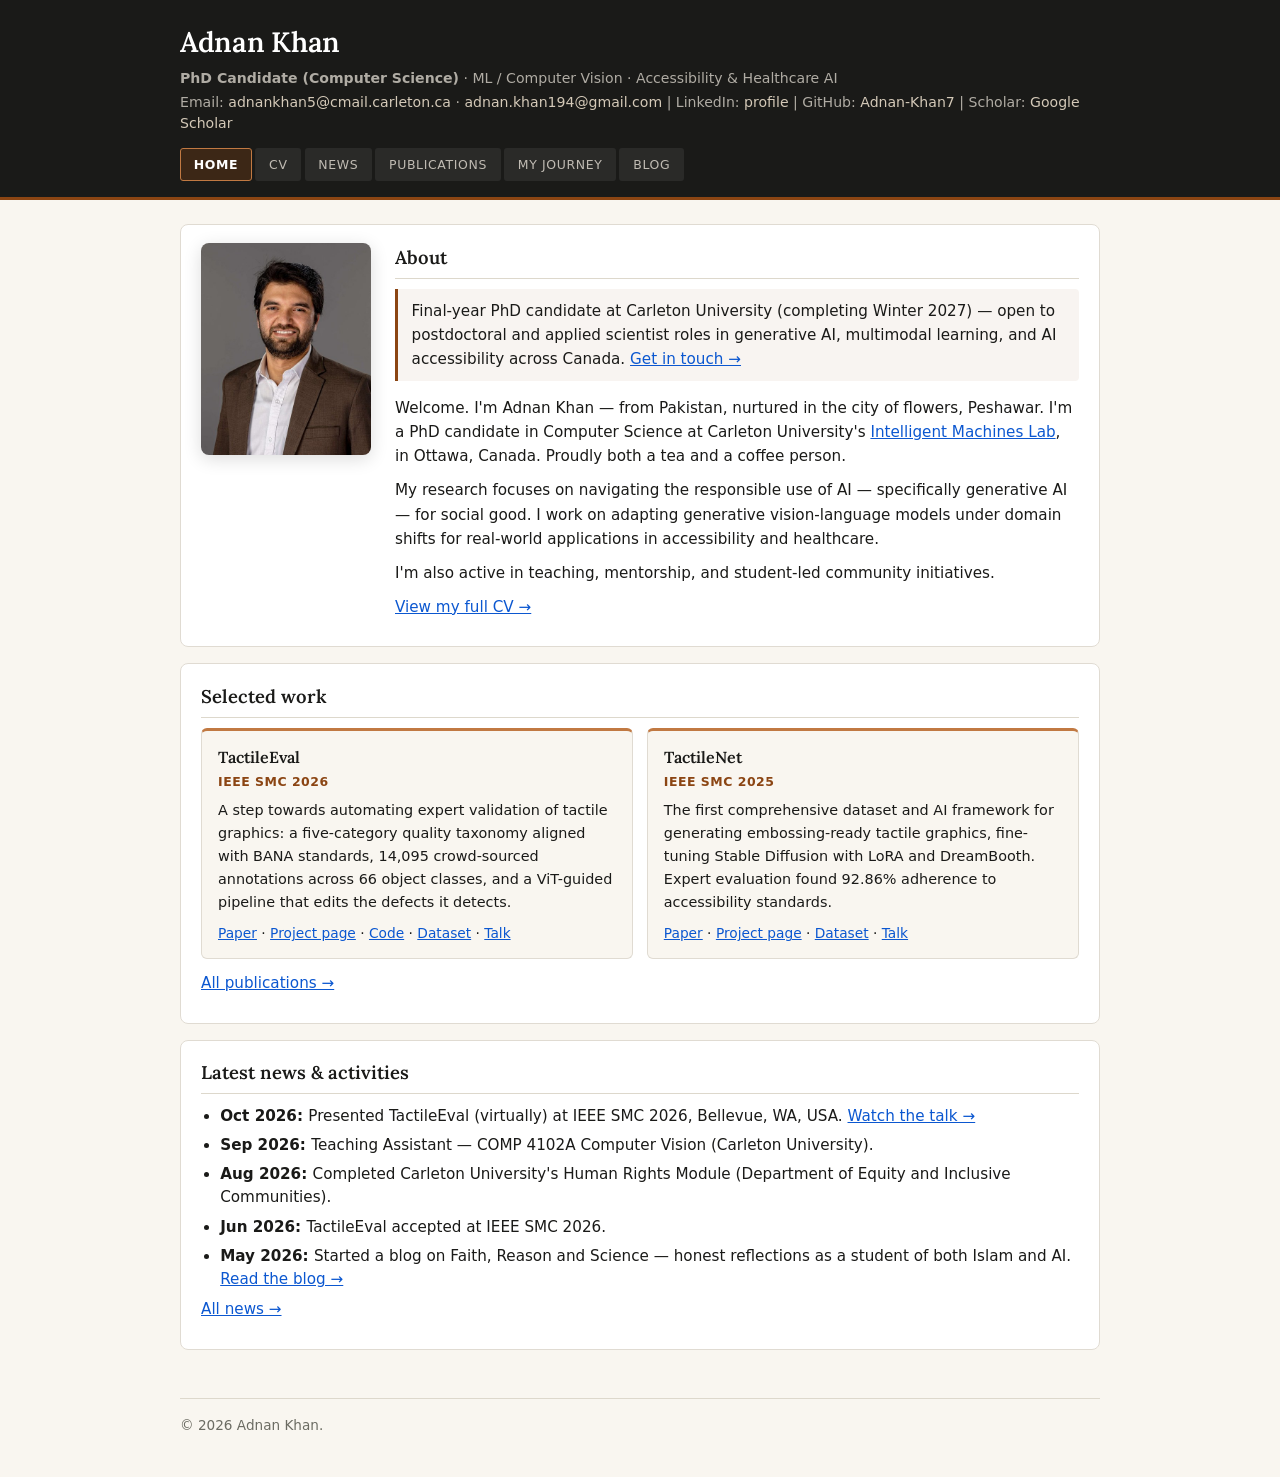
==== commit c62df717: "update index" ====
--- a/index.html
+++ b/index.html
@@ -69,7 +69,7 @@
     <img class="headshot" src="assets/img/headshot.jpg" width="480" height="600" alt="Portrait of Adnan Khan" />
     <div class="intro-text">
       <h2 id="about">About</h2>
-      <p class="status">Final-year PhD candidate at Carleton University (graduating summer 2027) — open to postdoctoral and applied scientist roles in generative AI, multimodal learning, and AI accessibility across Canada. <a href="mailto:adnan.khan194@gmail.com">Get in touch →</a></p>
+      <p class="status">Final-year PhD candidate at Carleton University (completing Winter 2027) — open to postdoctoral and applied scientist roles in generative AI, multimodal learning, and AI accessibility across Canada. <a href="mailto:adnan.khan194@gmail.com">Get in touch →</a></p>
       <p>Welcome. I'm Adnan Khan — from Pakistan, nurtured in the city of flowers, Peshawar. I'm a PhD candidate in Computer Science at Carleton University's <a href="https://iml.carleton.ca/" target="_blank" rel="noopener">Intelligent Machines Lab</a>, in Ottawa, Canada. Proudly both a tea and a coffee person.</p>
       <p>My research focuses on navigating the responsible use of AI — specifically generative AI — for social good. I work on adapting generative vision-language models under domain shifts for real-world applications in accessibility and healthcare.</p>
       <p>I'm also active in teaching, mentorship, and student-led community initiatives.</p>
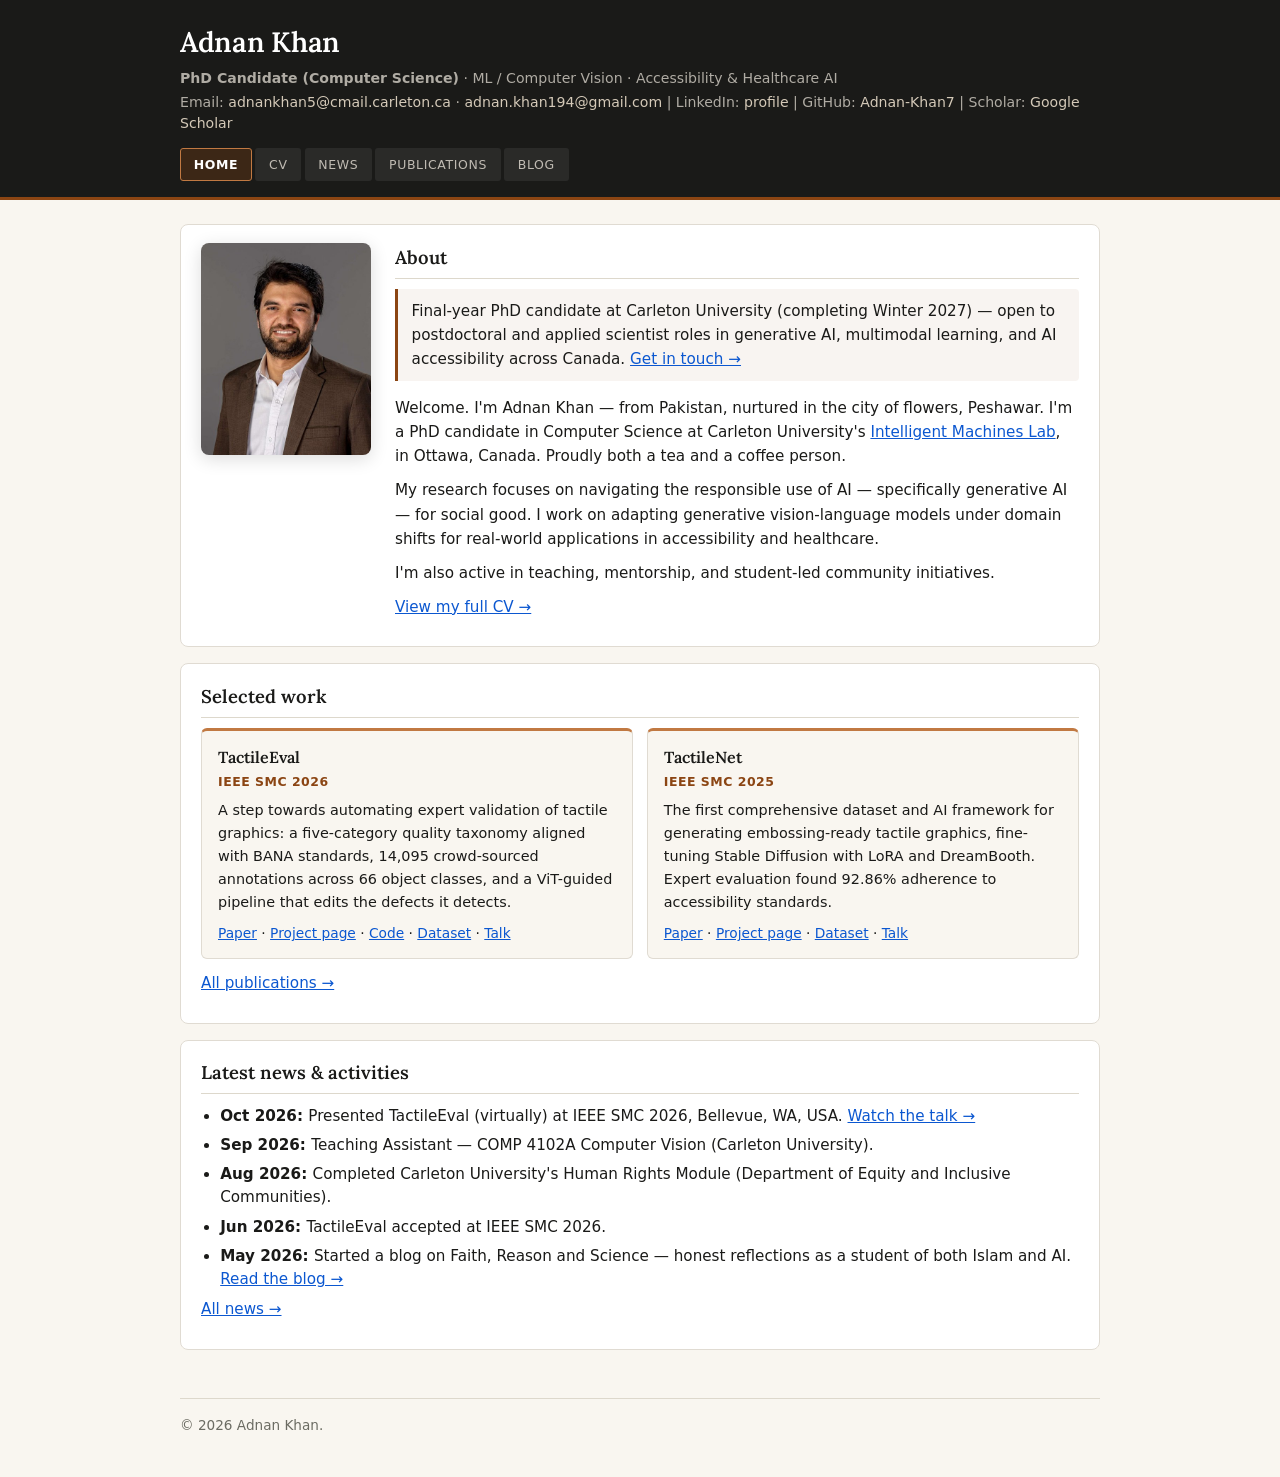
==== commit 2ff417d4: "Remove the My Journey page for now Take the personal essay offline during the job search: - delete j" ====
--- a/index.html
+++ b/index.html
@@ -59,7 +59,6 @@
       <a href="cv.html">CV</a>
       <a href="news.html">News</a>
       <a href="publications.html">Publications</a>
-      <a href="journey.html">My Journey</a>
       <a href="blog.html">Blog</a>
     </nav>
   </div>
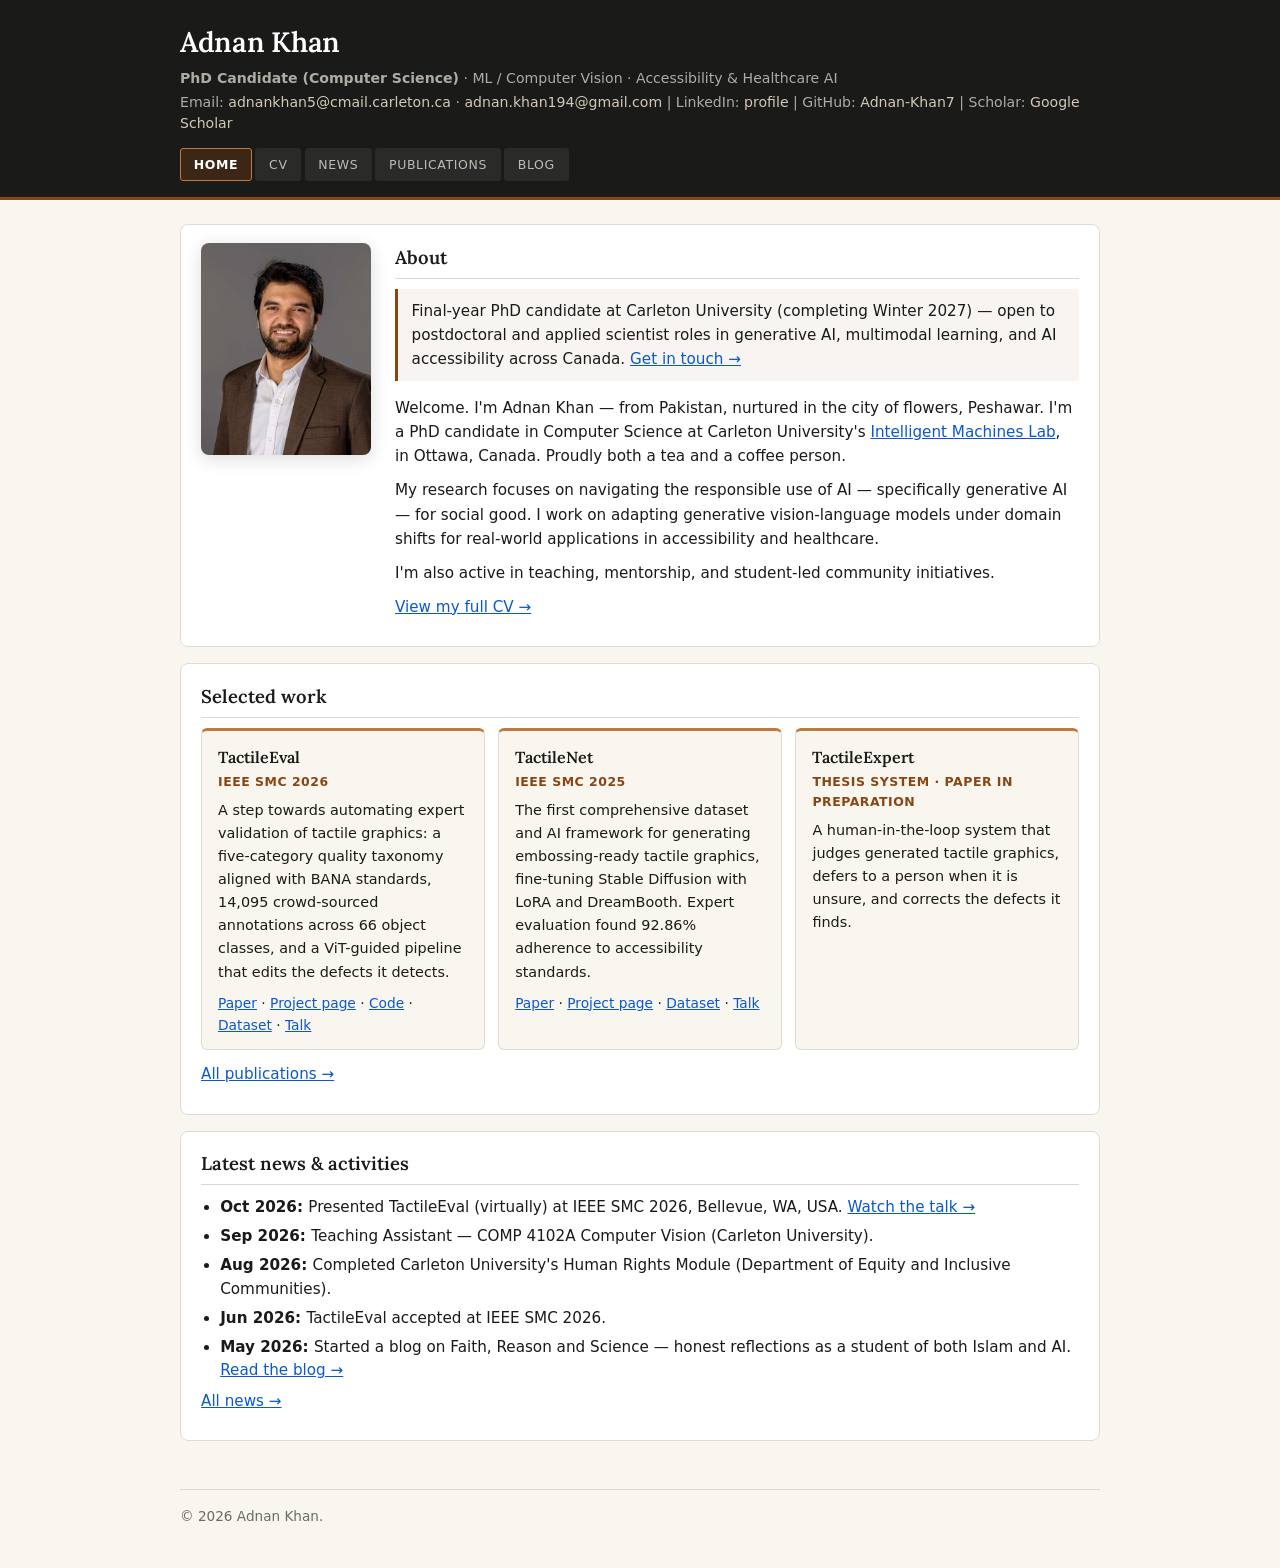
==== commit 541efa4f: "Refresh CV page and home page for the job search - Research interests: add uncertainty, calibration " ====
--- a/index.html
+++ b/index.html
@@ -87,7 +87,7 @@
           <a href="https://arxiv.org/abs/2604.19829" target="_blank" rel="noopener">Paper</a> ·
           <a href="https://tactileeval.github.io/" target="_blank" rel="noopener">Project page</a> ·
           <a href="https://github.com/Adnan-Khan7/TactileEval" target="_blank" rel="noopener">Code</a> ·
-          <a href="https://huggingface.co/datasets/Adnank1998/TactileEval" target="_blank" rel="noopener">Dataset</a> ·
+          <a href="https://huggingface.co/datasets/GenAI-for-Tactile-Graphics/TactileEval" target="_blank" rel="noopener">Dataset</a> ·
           <a href="https://youtu.be/M9miFPg5xoc" target="_blank" rel="noopener">Talk</a>
         </p>
       </article>
@@ -98,9 +98,14 @@
         <p class="work-links">
           <a href="https://ieeexplore.ieee.org/document/11342771" target="_blank" rel="noopener">Paper</a> ·
           <a href="https://tactilenet.github.io/" target="_blank" rel="noopener">Project page</a> ·
-          <a href="https://huggingface.co/datasets/MaiAShaaban/TactileNet" target="_blank" rel="noopener">Dataset</a> ·
+          <a href="https://huggingface.co/datasets/GenAI-for-Tactile-Graphics/TactileNet" target="_blank" rel="noopener">Dataset</a> ·
           <a href="https://youtu.be/IfawKYjBezQ" target="_blank" rel="noopener">Talk</a>
         </p>
+      </article>
+      <article class="work-card">
+        <h3>TactileExpert</h3>
+        <p class="work-venue">Thesis system · paper in preparation</p>
+        <p>A human-in-the-loop system that judges generated tactile graphics, defers to a person when it is unsure, and corrects the defects it finds.</p>
       </article>
     </div>
     <p><a href="publications.html">All publications →</a></p>
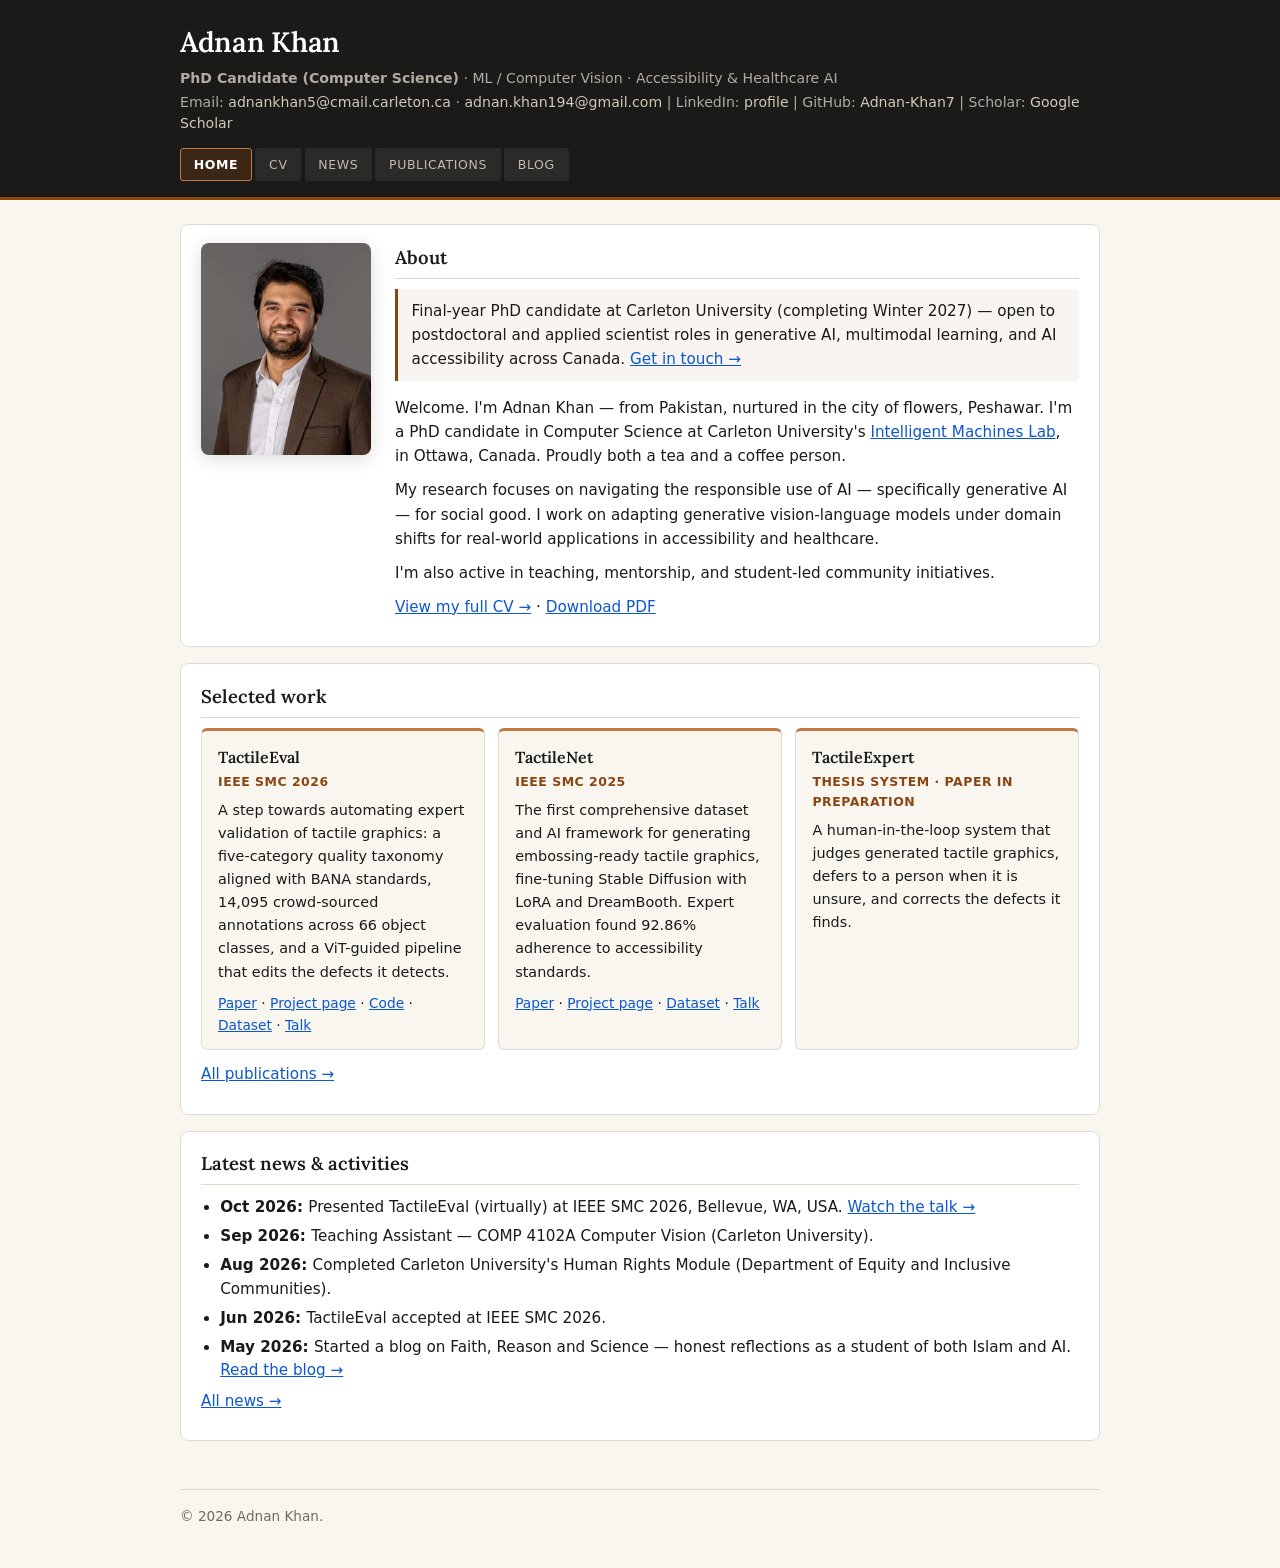
==== commit 71f7de22: "Add a Download CV (PDF) button - CV page: button at the top linking to the PDF on Google Drive - Hom" ====
--- a/index.html
+++ b/index.html
@@ -72,7 +72,7 @@
       <p>Welcome. I'm Adnan Khan — from Pakistan, nurtured in the city of flowers, Peshawar. I'm a PhD candidate in Computer Science at Carleton University's <a href="https://iml.carleton.ca/" target="_blank" rel="noopener">Intelligent Machines Lab</a>, in Ottawa, Canada. Proudly both a tea and a coffee person.</p>
       <p>My research focuses on navigating the responsible use of AI — specifically generative AI — for social good. I work on adapting generative vision-language models under domain shifts for real-world applications in accessibility and healthcare.</p>
       <p>I'm also active in teaching, mentorship, and student-led community initiatives.</p>
-      <p><a href="cv.html">View my full CV →</a></p>
+      <p><a href="cv.html">View my full CV →</a> · <a href="https://drive.google.com/file/d/17TmofOEx8E5z94-mWudOtc3ijotalSKq/view" target="_blank" rel="noopener">Download PDF</a></p>
     </div>
   </section>
 
--- a/assets/style.css
+++ b/assets/style.css
@@ -689,3 +689,20 @@
   .muted { color: #333; }
   .pub-links { display: none; }
 }
+
+/* Download CV button (CV page) */
+.cv-download { margin: 0 0 1rem; text-align: right; }
+.cv-download a {
+  display: inline-block;
+  padding: .45rem .9rem;
+  border: 1px solid var(--accent);
+  border-radius: 4px;
+  color: var(--accent);
+  font-family: var(--font-system);
+  font-size: .9rem;
+  font-weight: 600;
+  text-decoration: none;
+}
+.cv-download a:hover,
+.cv-download a:focus-visible { background: var(--accent); color: #fff; }
+@media (max-width: 600px) { .cv-download { text-align: left; } }
